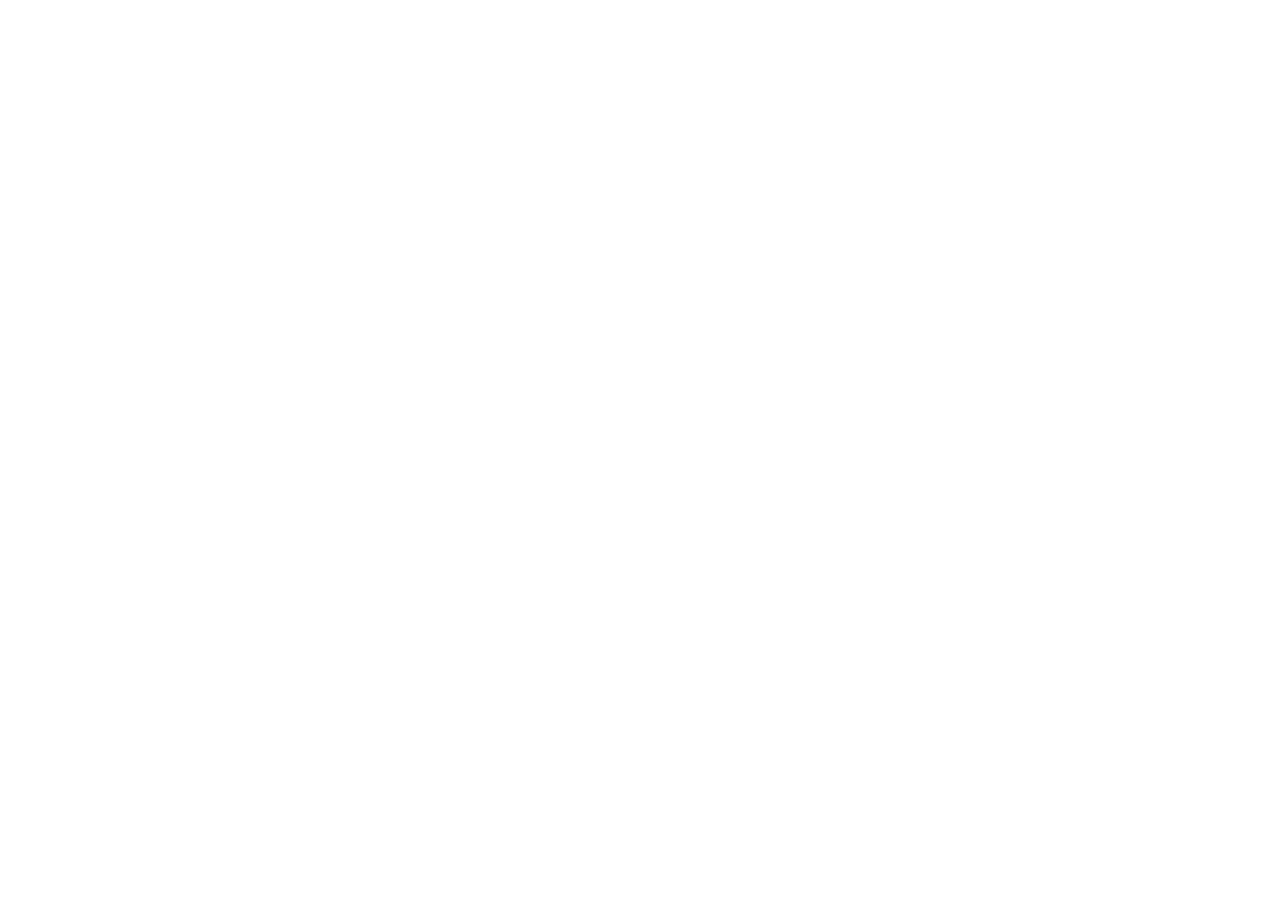
==== even-handling/index.html @ 1c96d164 "event handling assignment added" ====
<!DOCTYPE html>
<html lang="en">
<head>
    <meta charset="UTF-8">
    <meta name="viewport" content="width=device-width, initial-scale=1.0">
    <title>Document</title>
    <link rel="stylesheet" href="style.css">
</head>
<body>




    <script src="script.js"></script>
</body>
</html>
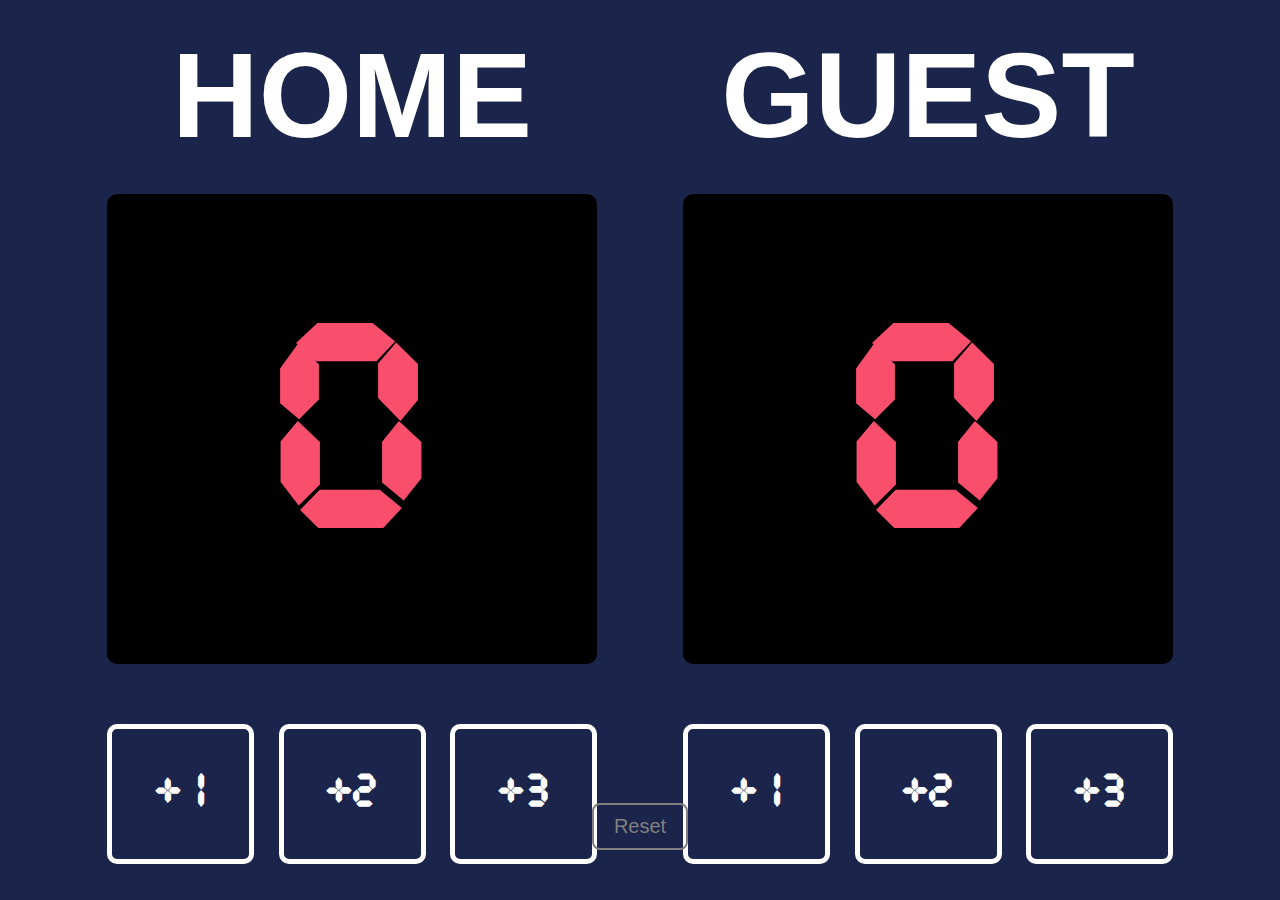
==== commit 562bbd06: ":rocket: event-handling assignment completed" ====
--- a/even-handling/index.html
+++ b/even-handling/index.html
@@ -1,16 +1,59 @@
 <!DOCTYPE html>
 <html lang="en">
+
 <head>
-    <meta charset="UTF-8">
-    <meta name="viewport" content="width=device-width, initial-scale=1.0">
+    <meta charset="UTF-8" />
+    <meta name="viewport" content="width=device-width, initial-scale=1.0" />
     <title>Document</title>
-    <link rel="stylesheet" href="style.css">
+    <link rel="stylesheet" href="style.css" />
 </head>
+
 <body>
+    <div class="wrapper">
+        <!-- home section -->
+        <div class="home">
+            <h1 class="sides">HOME</h1>
+            <div class="counter-display">
+                <h1 id="counter">0</h1>
+            </div>
+            
+                <div class="score-points">
+                    <div class="plus-points"  id="plus-one">
+                        <h5>+1</h5>
+                    </div>
+                    <div class="plus-points"  id="plus-two">
+                        <h5>+2</h5>
+                    </div>
+                    <div class="plus-points" id="plus-three">
+                        <h5 >+3</h5>
+                    </div>
+                </div>
+        </div>
 
+        <!-- guest section -->
+        <div class="guest">
+            <h1 class="sides" >GUEST</h1>
+            <div class="counter-display">
+                <h1 id="g-counter">0</h1>
+            </div>    
+            <div class="score-points">
+                <div class="plus-points"  id="g-plus-one">
+                    <h5>+1</h5>
+                </div>
+                <div class="plus-points"  id="g-plus-two">
+                    <h5>+2</h5>
+                </div>
+                <div class="plus-points" id="g-plus-three">
+                    <h5 >+3</h5>
+                </div>
+            </div>
+            
+        </div>
 
-
+        <button id="reset">Reset</button>
+    </div>
 
     <script src="script.js"></script>
 </body>
+
 </html>--- a/even-handling/style.css
+++ b/even-handling/style.css
@@ -0,0 +1,101 @@
+*{
+    padding: 0;
+    margin: 0;
+    box-sizing: border-box;
+}
+@font-face {
+    font-family: 'counter';
+    src: url(font/CursedTimerUlil-Aznm.ttf);
+}
+body{
+    height: 100vh; 
+    width: 1900x;
+    background-color:#1b244a ;
+    display: flex;
+    align-items: center;
+    justify-content: center;
+    font-family: 'counter';
+}
+.wrapper{
+    height: 100%;
+    width: 100%;
+    display: flex;
+    align-items: center;
+    justify-content: center;
+    gap: 15%;
+    margin: 200px 0px;
+    position: relative;
+}
+.home , .guest{
+width: 30%;
+height: 100%;
+display: flex;
+align-items: center;
+justify-content: center;
+flex-direction: column;
+}
+
+h1{
+    font-size: 120px;
+    font-weight: 900;
+    
+}
+.sides{
+    font-family:sans-serif;
+    color:white;
+    width: 450px;
+    text-align: center; 
+}
+.counter-display{
+    background-color: black;
+    width: 490px;
+    height: 470px;
+    border-radius: 10px;
+    color: #f94f6d;
+    display: flex;
+    align-items: center;
+    justify-content: center;
+    margin: 30px 0px 60px;
+    h1{
+        font-size: 250px;
+        margin-top: 40px;
+    }  
+}
+
+.score-points{
+    height: 150px;
+    width: 490px;
+    display: flex;
+    gap:3%;
+    justify-content: space-between;
+    .plus-points{
+        border: solid 5px white;
+        height: 140px;
+        width: 30%;
+        border-radius: 10px;
+        display: flex;
+        align-items: center;
+        justify-content: center;
+        cursor: pointer;
+
+        h5{
+            font-size: 40px;
+            color: white;
+        }
+    }
+}
+
+#reset{
+    position: absolute;
+    bottom: 50px;
+    padding: 10px 20px;
+    border: gray solid 2px;
+    border-radius: 8px;
+    background-color: transparent;
+    color:gray;
+    font-size: 20px;
+    cursor: pointer;
+    
+}
+
+
